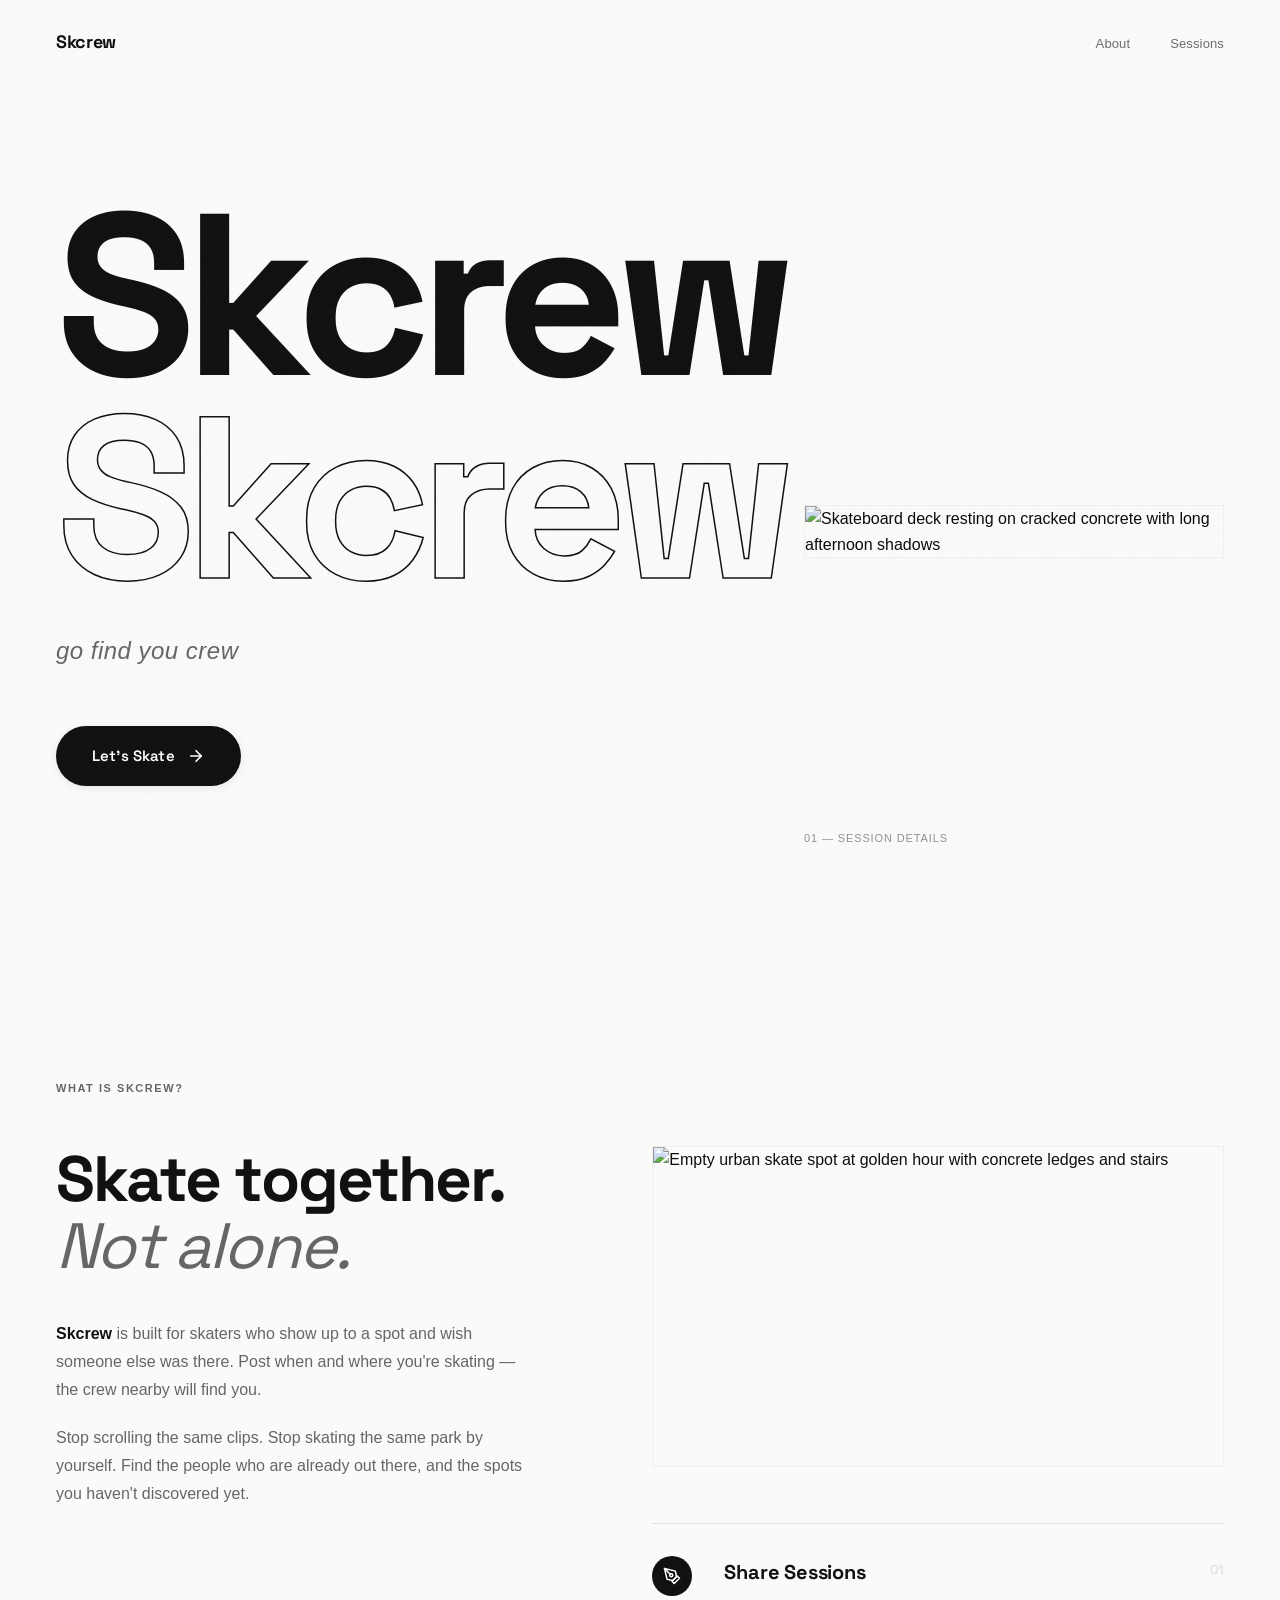
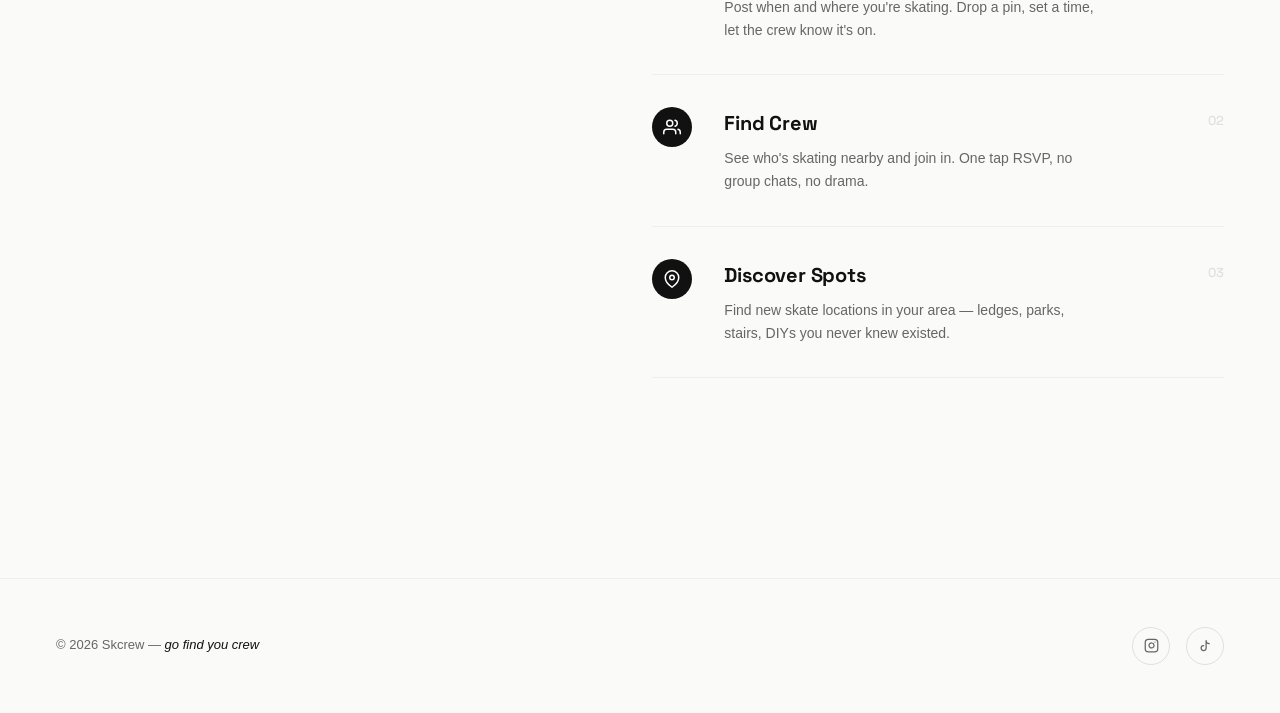
==== Skrew-Frontend/index.html @ 61b9b2cb "separated frontend and backend" ====
<!DOCTYPE html>
<html lang="en">
<head>
  <meta charset="UTF-8" />
  <meta name="viewport" content="width=device-width, initial-scale=1.0" />
  <meta name="description" content="Skcrew — find your crew, discover new skate spots, share sessions with skaters near you." />
  <meta name="theme-color" content="#FAFAF9" />
  <title>Skcrew — go find you crew</title>
  <link rel="preconnect" href="https://fonts.googleapis.com" />
  <link rel="preconnect" href="https://fonts.gstatic.com" crossorigin />
  <link href="https://fonts.googleapis.com/css2?family=Space+Grotesk:wght@400;500;600;700&display=swap" rel="stylesheet" />
  <link rel="stylesheet" href="assets/home.css" />
</head>
<body>
  <nav id="navbar" aria-label="Main navigation">
    <a href="#" class="nav-logo" aria-label="Skcrew home">Skcrew</a>
    <ul class="nav-links">
      <li><a href="#about">About</a></li>
      <li><a href="dashboard.html">Sessions</a></li>
    </ul>
  </nav>

  <main>
    <section class="hero" aria-label="Hero">
      <div class="hero-inner">
        <h1 class="hero-title">
          <span>Skcrew</span>
          <span>Skcrew</span>
        </h1>
        <p class="hero-tagline">go find you crew</p>
        <div class="hero-cta">
          <a href="dashboard.html" class="btn-primary">
            Let's Skate
            <svg width="18" height="18" viewBox="0 0 24 24" fill="none" stroke="currentColor" stroke-width="2.2" stroke-linecap="round" stroke-linejoin="round" aria-hidden="true">
              <line x1="5" y1="12" x2="19" y2="12"></line>
              <polyline points="12 5 19 12 12 19"></polyline>
            </svg>
          </a>
        </div>
      </div>
      <div class="hero-image-wrap" aria-hidden="true">
        <img
          class="hero-image"
          src="https://coresg-normal.trae.ai/api/ide/v1/text_to_image?prompt=Minimalist%20atmospheric%20skateboard%20detail%20close%20up%2C%20skateboard%20deck%20on%20cracked%20concrete%2C%20long%20afternoon%20shadows%2C%20soft%20warm%20light%2C%20street%20photography%20aesthetic%2C%20muted%20tones%2C%20no%20faces%2C%2035mm%20film%20grain&image_size=landscape_16_9"
          alt="Skateboard deck resting on cracked concrete with long afternoon shadows"
          loading="eager"
          decoding="async"
        />
        <span class="hero-image-caption">01 — Session Details</span>
      </div>
    </section>

    <section id="about" class="about" aria-label="About Skcrew">
      <div class="about-inner">
        <span class="about-label reveal">What is Skcrew?</span>
        <div class="about-grid">
          <div class="about-copy reveal">
            <h2 class="about-heading">Skate together.<br /><em>Not alone.</em></h2>
            <p>
              <strong>Skcrew</strong> is built for skaters who show up to a spot and
              wish someone else was there. Post when and where you're skating —
              the crew nearby will find you.
            </p>
            <p>
              Stop scrolling the same clips. Stop skating the same park by
              yourself. Find the people who are already out there, and the spots
              you haven't discovered yet.
            </p>
          </div>
          <div class="features reveal">
            <div class="feature-image-wrap" aria-hidden="true">
              <img
                class="feature-image"
                src="https://coresg-normal.trae.ai/api/ide/v1/text_to_image?prompt=Wide%20empty%20urban%20skate%20spot%20at%20golden%20hour%2C%20concrete%20ledges%20and%20stairs%2C%20no%20people%2C%20minimalist%20composition%2C%20lots%20of%20sky%20and%20negative%20space%2C%20warm%20afternoon%20light%2C%20film%20photography%20aesthetic&image_size=landscape_16_9"
                alt="Empty urban skate spot at golden hour with concrete ledges and stairs"
                loading="lazy"
                decoding="async"
              />
            </div>
            <ul class="feature-list">
              <li class="feature-item">
                <div class="feature-icon" aria-hidden="true">
                  <svg viewBox="0 0 24 24" fill="none" stroke="currentColor" stroke-width="2" stroke-linecap="round" stroke-linejoin="round">
                    <path d="M12 19l7-7 3 3-7 7-3-3z"></path>
                    <path d="M18 13l-1.5-7.5L2 2l3.5 14.5L13 18l5-5z"></path>
                    <path d="M2 2l7.586 7.586"></path>
                    <circle cx="11" cy="11" r="2"></circle>
                  </svg>
                </div>
                <div class="feature-content">
                  <h3>Share Sessions</h3>
                  <p>Post when and where you're skating. Drop a pin, set a time, let the crew know it's on.</p>
                </div>
                <span class="feature-num">01</span>
              </li>
              <li class="feature-item">
                <div class="feature-icon" aria-hidden="true">
                  <svg viewBox="0 0 24 24" fill="none" stroke="currentColor" stroke-width="2" stroke-linecap="round" stroke-linejoin="round">
                    <path d="M17 21v-2a4 4 0 0 0-4-4H5a4 4 0 0 0-4 4v2"></path>
                    <circle cx="9" cy="7" r="4"></circle>
                    <path d="M23 21v-2a4 4 0 0 0-3-3.87"></path>
                    <path d="M16 3.13a4 4 0 0 1 0 7.75"></path>
                  </svg>
                </div>
                <div class="feature-content">
                  <h3>Find Crew</h3>
                  <p>See who's skating nearby and join in. One tap RSVP, no group chats, no drama.</p>
                </div>
                <span class="feature-num">02</span>
              </li>
              <li class="feature-item">
                <div class="feature-icon" aria-hidden="true">
                  <svg viewBox="0 0 24 24" fill="none" stroke="currentColor" stroke-width="2" stroke-linecap="round" stroke-linejoin="round">
                    <path d="M21 10c0 7-9 13-9 13s-9-6-9-13a9 9 0 0 1 18 0z"></path>
                    <circle cx="12" cy="10" r="3"></circle>
                  </svg>
                </div>
                <div class="feature-content">
                  <h3>Discover Spots</h3>
                  <p>Find new skate locations in your area — ledges, parks, stairs, DIYs you never knew existed.</p>
                </div>
                <span class="feature-num">03</span>
              </li>
            </ul>
          </div>
        </div>
      </div>
    </section>
  </main>

  <footer aria-label="Site footer">
    <div class="footer-inner">
      <p class="footer-copy">&copy; 2026 Skcrew — <em>go find you crew</em></p>
      <ul class="footer-social">
        <li>
          <a href="#" class="social-link" aria-label="Instagram">
            <svg viewBox="0 0 24 24" fill="none" stroke="currentColor" stroke-width="2" stroke-linecap="round" stroke-linejoin="round" aria-hidden="true">
              <rect x="2" y="2" width="20" height="20" rx="5" ry="5"></rect>
              <path d="M16 11.37A4 4 0 1 1 12.63 8 4 4 0 0 1 16 11.37z"></path>
              <line x1="17.5" y1="6.5" x2="17.51" y2="6.5"></line>
            </svg>
          </a>
        </li>
        <li>
          <a href="#" class="social-link" aria-label="TikTok">
            <svg viewBox="0 0 24 24" fill="none" stroke="currentColor" stroke-width="2" stroke-linecap="round" stroke-linejoin="round" aria-hidden="true">
              <path d="M9 12a4 4 0 1 0 4 4V4a5 5 0 0 0 5 5"></path>
            </svg>
          </a>
        </li>
      </ul>
    </div>
  </footer>

  <script src="assets/home.js" defer></script>
</body>
</html>
---- Skrew-Frontend/assets/home.css ----
:root {
  --bg: #FAFAF9;
  --text: #111111;
  --text-muted: #666666;
  --accent: #E85D27;
  --divider: #EEEEEE;
  --divider-strong: #E0E0E0;
  --font-display: 'Space Grotesk', -apple-system, BlinkMacSystemFont, sans-serif;
  --font-body: -apple-system, BlinkMacSystemFont, 'Segoe UI', sans-serif;
}

* {
  margin: 0;
  padding: 0;
  box-sizing: border-box;
}

html {
  scroll-behavior: smooth;
  -webkit-font-smoothing: antialiased;
  -moz-osx-font-smoothing: grayscale;
}

body {
  font-family: var(--font-body);
  background-color: var(--bg);
  color: var(--text);
  line-height: 1.6;
  overflow-x: hidden;
}

body::before {
  content: '';
  position: fixed;
  top: 0;
  left: 0;
  width: 100%;
  height: 100%;
  pointer-events: none;
  opacity: 0.015;
  z-index: 1000;
  background-image: url("data:image/svg+xml,%3Csvg viewBox='0 0 200 200' xmlns='http://www.w3.org/2000/svg'%3E%3Cfilter id='noiseFilter'%3E%3CfeTurbulence type='fractalNoise' baseFrequency='0.9' numOctaves='4' stitchTiles='stitch'/%3E%3C/filter%3E%3Crect width='100%25' height='100%25' filter='url(%23noiseFilter)'/%3E%3C/svg%3E");
}

nav {
  position: fixed;
  top: 0;
  left: 0;
  width: 100%;
  padding: 28px 56px;
  display: flex;
  justify-content: space-between;
  align-items: center;
  z-index: 100;
  background: transparent;
  transition: background-color 0.4s ease, padding 0.4s ease;
}

nav.scrolled {
  background-color: rgba(250, 250, 249, 0.92);
  backdrop-filter: blur(8px);
  padding: 18px 56px;
  border-bottom: 1px solid var(--divider);
}

.nav-logo {
  font-family: var(--font-display);
  font-weight: 700;
  font-size: 18px;
  letter-spacing: -0.02em;
  color: var(--text);
  text-decoration: none;
}

.nav-links {
  display: flex;
  gap: 40px;
  list-style: none;
}

.nav-links a {
  font-size: 13px;
  font-weight: 500;
  letter-spacing: 0.01em;
  color: var(--text);
  text-decoration: none;
  opacity: 0.6;
  transition: opacity 0.25s ease;
}

.nav-links a:hover,
.nav-links a:focus {
  opacity: 1;
}

.hero {
  min-height: 100vh;
  padding: 0 56px;
  display: flex;
  flex-direction: column;
  justify-content: center;
  position: relative;
  overflow: hidden;
}

.hero-inner {
  max-width: 1400px;
  margin: 0 auto;
  width: 100%;
  padding-top: 80px;
}

.hero-title {
  font-family: var(--font-display);
  font-weight: 700;
  font-size: clamp(80px, 18vw, 280px);
  line-height: 0.88;
  letter-spacing: -0.05em;
  margin-bottom: 32px;
  opacity: 0;
  transform: translateY(30px);
  animation: fadeUp 1s cubic-bezier(0.22, 1, 0.36, 1) 0.1s forwards;
}

.hero-title span {
  display: block;
  color: var(--text);
}

.hero-title span:last-child {
  color: transparent;
  -webkit-text-stroke: 1.5px var(--text);
}

.hero-tagline {
  font-family: var(--font-body);
  font-weight: 300;
  font-style: italic;
  font-size: clamp(16px, 2vw, 24px);
  color: var(--text-muted);
  letter-spacing: 0.02em;
  margin-bottom: 56px;
  max-width: 500px;
  opacity: 0;
  transform: translateY(20px);
  animation: fadeUp 1s cubic-bezier(0.22, 1, 0.36, 1) 0.3s forwards;
}

.hero-cta {
  opacity: 0;
  transform: translateY(20px);
  animation: fadeUp 1s cubic-bezier(0.22, 1, 0.36, 1) 0.5s forwards;
}

.btn-primary {
  display: inline-flex;
  align-items: center;
  gap: 12px;
  font-family: var(--font-display);
  font-weight: 600;
  font-size: 15px;
  letter-spacing: 0.01em;
  text-decoration: none;
  color: #FFFFFF;
  background-color: var(--text);
  padding: 18px 36px;
  border-radius: 999px;
  border: none;
  cursor: pointer;
  transition: all 0.35s cubic-bezier(0.22, 1, 0.36, 1);
  box-shadow: 0 2px 8px rgba(17, 17, 17, 0.08);
}

.btn-primary:hover,
.btn-primary:focus {
  background-color: var(--accent);
  transform: translateY(-2px);
  box-shadow: 0 8px 24px rgba(232, 93, 39, 0.25);
  outline: none;
}

.btn-primary:active {
  transform: translateY(0);
}

.btn-primary svg {
  transition: transform 0.35s cubic-bezier(0.22, 1, 0.36, 1);
}

.btn-primary:hover svg {
  transform: translateX(4px);
}

.hero-image-wrap {
  position: absolute;
  right: 56px;
  bottom: 80px;
  width: min(420px, 38vw);
  aspect-ratio: 4 / 3;
  opacity: 0;
  transform: translateY(40px);
  animation: fadeUp 1.2s cubic-bezier(0.22, 1, 0.36, 1) 0.4s forwards;
  z-index: 1;
}

.hero-image {
  width: 100%;
  height: 100%;
  object-fit: cover;
  filter: grayscale(20%) contrast(1.05) brightness(0.98);
  border: 1px solid var(--divider);
}

.hero-image-caption {
  position: absolute;
  bottom: -28px;
  left: 0;
  font-size: 11px;
  font-weight: 500;
  letter-spacing: 0.08em;
  text-transform: uppercase;
  color: var(--text-muted);
  opacity: 0.7;
}

.about {
  padding: 180px 56px 200px;
  position: relative;
}

.about-inner {
  max-width: 1400px;
  margin: 0 auto;
  width: 100%;
}

.about-label {
  font-size: 11px;
  font-weight: 600;
  letter-spacing: 0.14em;
  text-transform: uppercase;
  color: var(--text-muted);
  margin-bottom: 48px;
  display: block;
}

.about-grid {
  display: grid;
  grid-template-columns: 1fr 1.2fr;
  gap: 120px;
  align-items: start;
}

.about-heading {
  font-family: var(--font-display);
  font-weight: 700;
  font-size: clamp(36px, 5vw, 64px);
  line-height: 1.05;
  letter-spacing: -0.03em;
  color: var(--text);
  margin-bottom: 40px;
}

.about-heading em {
  font-style: italic;
  font-weight: 400;
  color: var(--text-muted);
}

.about-copy p {
  font-size: 16px;
  line-height: 1.75;
  color: var(--text-muted);
  margin-bottom: 20px;
  max-width: 480px;
}

.about-copy p strong {
  color: var(--text);
  font-weight: 600;
}

.features {
  margin-top: 0;
}

.feature-image-wrap {
  margin-bottom: 56px;
  aspect-ratio: 16 / 9;
  overflow: hidden;
  border: 1px solid var(--divider);
}

.feature-image {
  width: 100%;
  height: 100%;
  object-fit: cover;
  filter: grayscale(15%) contrast(1.02);
}

.feature-list {
  list-style: none;
  border-top: 1px solid var(--divider-strong);
}

.feature-item {
  padding: 32px 0;
  border-bottom: 1px solid var(--divider);
  display: grid;
  grid-template-columns: 48px 1fr auto;
  gap: 24px;
  align-items: flex-start;
  transition: padding 0.3s ease;
}

.feature-item:hover {
  padding-left: 8px;
}

.feature-icon {
  width: 40px;
  height: 40px;
  background-color: var(--text);
  border-radius: 50%;
  display: flex;
  align-items: center;
  justify-content: center;
  color: #FFFFFF;
  flex-shrink: 0;
  transition: background-color 0.3s ease;
}

.feature-item:hover .feature-icon {
  background-color: var(--accent);
}

.feature-icon svg {
  width: 18px;
  height: 18px;
}

.feature-content h3 {
  font-family: var(--font-display);
  font-weight: 700;
  font-size: 20px;
  letter-spacing: -0.01em;
  margin-bottom: 8px;
  color: var(--text);
}

.feature-content p {
  font-size: 14px;
  line-height: 1.65;
  color: var(--text-muted);
  max-width: 380px;
}

.feature-num {
  font-family: var(--font-display);
  font-size: 13px;
  font-weight: 500;
  color: var(--divider-strong);
  padding-top: 4px;
  transition: color 0.3s ease;
}

.feature-item:hover .feature-num {
  color: var(--accent);
}

footer {
  padding: 48px 56px;
  border-top: 1px solid var(--divider);
}

.footer-inner {
  max-width: 1400px;
  margin: 0 auto;
  width: 100%;
  display: flex;
  justify-content: space-between;
  align-items: center;
  flex-wrap: wrap;
  gap: 24px;
}

.footer-copy {
  font-size: 13px;
  color: var(--text-muted);
  font-weight: 400;
}

.footer-copy em {
  font-style: italic;
  color: var(--text);
}

.footer-social {
  display: flex;
  gap: 16px;
  list-style: none;
}

.social-link {
  width: 38px;
  height: 38px;
  border: 1px solid var(--divider-strong);
  border-radius: 50%;
  display: flex;
  align-items: center;
  justify-content: center;
  color: var(--text-muted);
  transition: all 0.3s ease;
  text-decoration: none;
}

.social-link:hover,
.social-link:focus {
  border-color: var(--text);
  color: var(--text);
  transform: translateY(-1px);
  outline: none;
}

.social-link svg {
  width: 15px;
  height: 15px;
}

@keyframes fadeUp {
  to {
    opacity: 1;
    transform: translateY(0);
  }
}

.reveal {
  opacity: 0;
  transform: translateY(40px);
  transition: opacity 0.9s cubic-bezier(0.22, 1, 0.36, 1),
              transform 0.9s cubic-bezier(0.22, 1, 0.36, 1);
}

.reveal.visible {
  opacity: 1;
  transform: translateY(0);
}

@media (max-width: 1024px) {
  nav {
    padding: 24px 32px;
  }
  nav.scrolled {
    padding: 16px 32px;
  }
  .hero {
    padding: 0 32px;
  }
  .about {
    padding: 140px 32px 160px;
  }
  .about-grid {
    gap: 80px;
  }
  .hero-image-wrap {
    right: 32px;
    bottom: 60px;
    width: 300px;
  }
  footer {
    padding: 40px 32px;
  }
}

@media (max-width: 768px) {
  nav {
    padding: 20px 24px;
  }
  nav.scrolled {
    padding: 14px 24px;
  }
  .nav-links {
    gap: 24px;
  }
  .hero {
    padding: 0 24px;
    min-height: auto;
    padding-top: 140px;
    padding-bottom: 280px;
  }
  .hero-title {
    font-size: clamp(64px, 18vw, 140px);
    margin-bottom: 24px;
  }
  .hero-tagline {
    margin-bottom: 40px;
    font-size: 16px;
  }
  .hero-image-wrap {
    position: relative;
    right: auto;
    bottom: auto;
    width: 100%;
    margin-top: 56px;
  }
  .about {
    padding: 100px 24px 120px;
  }
  .about-grid {
    grid-template-columns: 1fr;
    gap: 64px;
  }
  .about-heading {
    font-size: 36px;
  }
  .feature-item {
    grid-template-columns: 40px 1fr;
    gap: 16px;
  }
  .feature-num {
    grid-column: 2;
    padding-top: 0;
  }
  footer {
    padding: 32px 24px;
  }
  .footer-inner {
    flex-direction: column;
    align-items: flex-start;
  }
}

@media (max-width: 480px) {
  nav {
    padding: 18px 20px;
  }
  nav.scrolled {
    padding: 12px 20px;
  }
  .nav-links li:first-child {
    display: none;
  }
  .hero {
    padding: 0 20px;
    padding-top: 120px;
    padding-bottom: 240px;
  }
  .btn-primary {
    width: 100%;
    justify-content: center;
    padding: 16px 32px;
  }
  .about {
    padding: 80px 20px 100px;
  }
  .about-heading {
    font-size: 30px;
  }
  footer {
    padding: 28px 20px;
  }
}
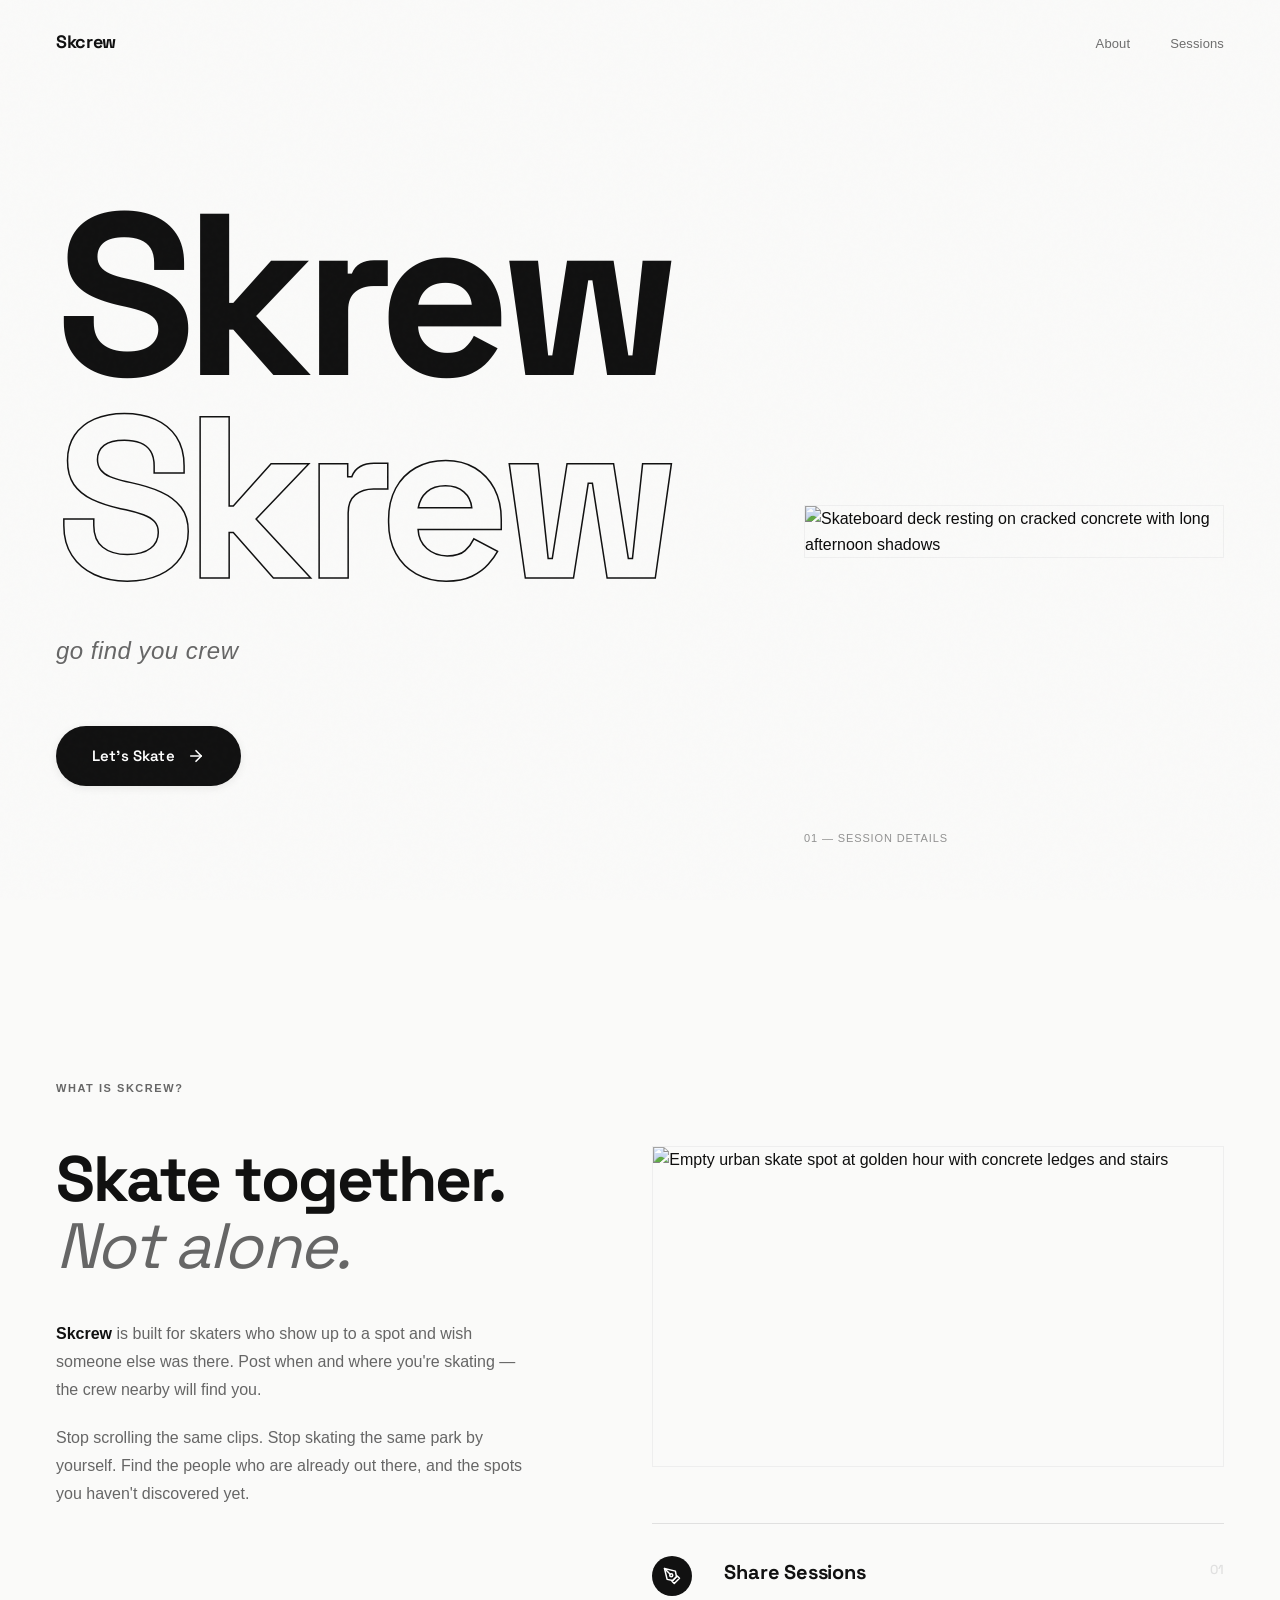
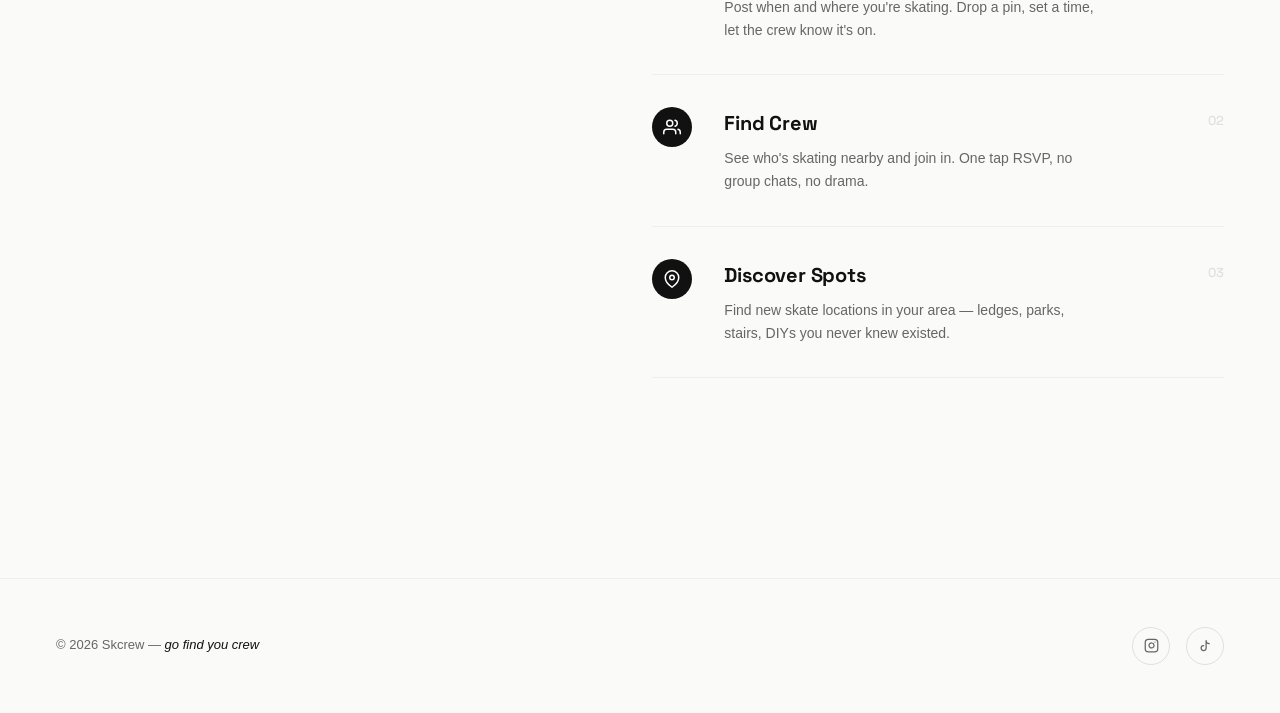
==== commit 2cc8b446: "sqlite and changes.txt" ====
--- a/Skrew-Frontend/index.html
+++ b/Skrew-Frontend/index.html
@@ -24,8 +24,8 @@
     <section class="hero" aria-label="Hero">
       <div class="hero-inner">
         <h1 class="hero-title">
-          <span>Skcrew</span>
-          <span>Skcrew</span>
+          <span>Skrew</span>
+          <span>Skrew</span>
         </h1>
         <p class="hero-tagline">go find you crew</p>
         <div class="hero-cta">
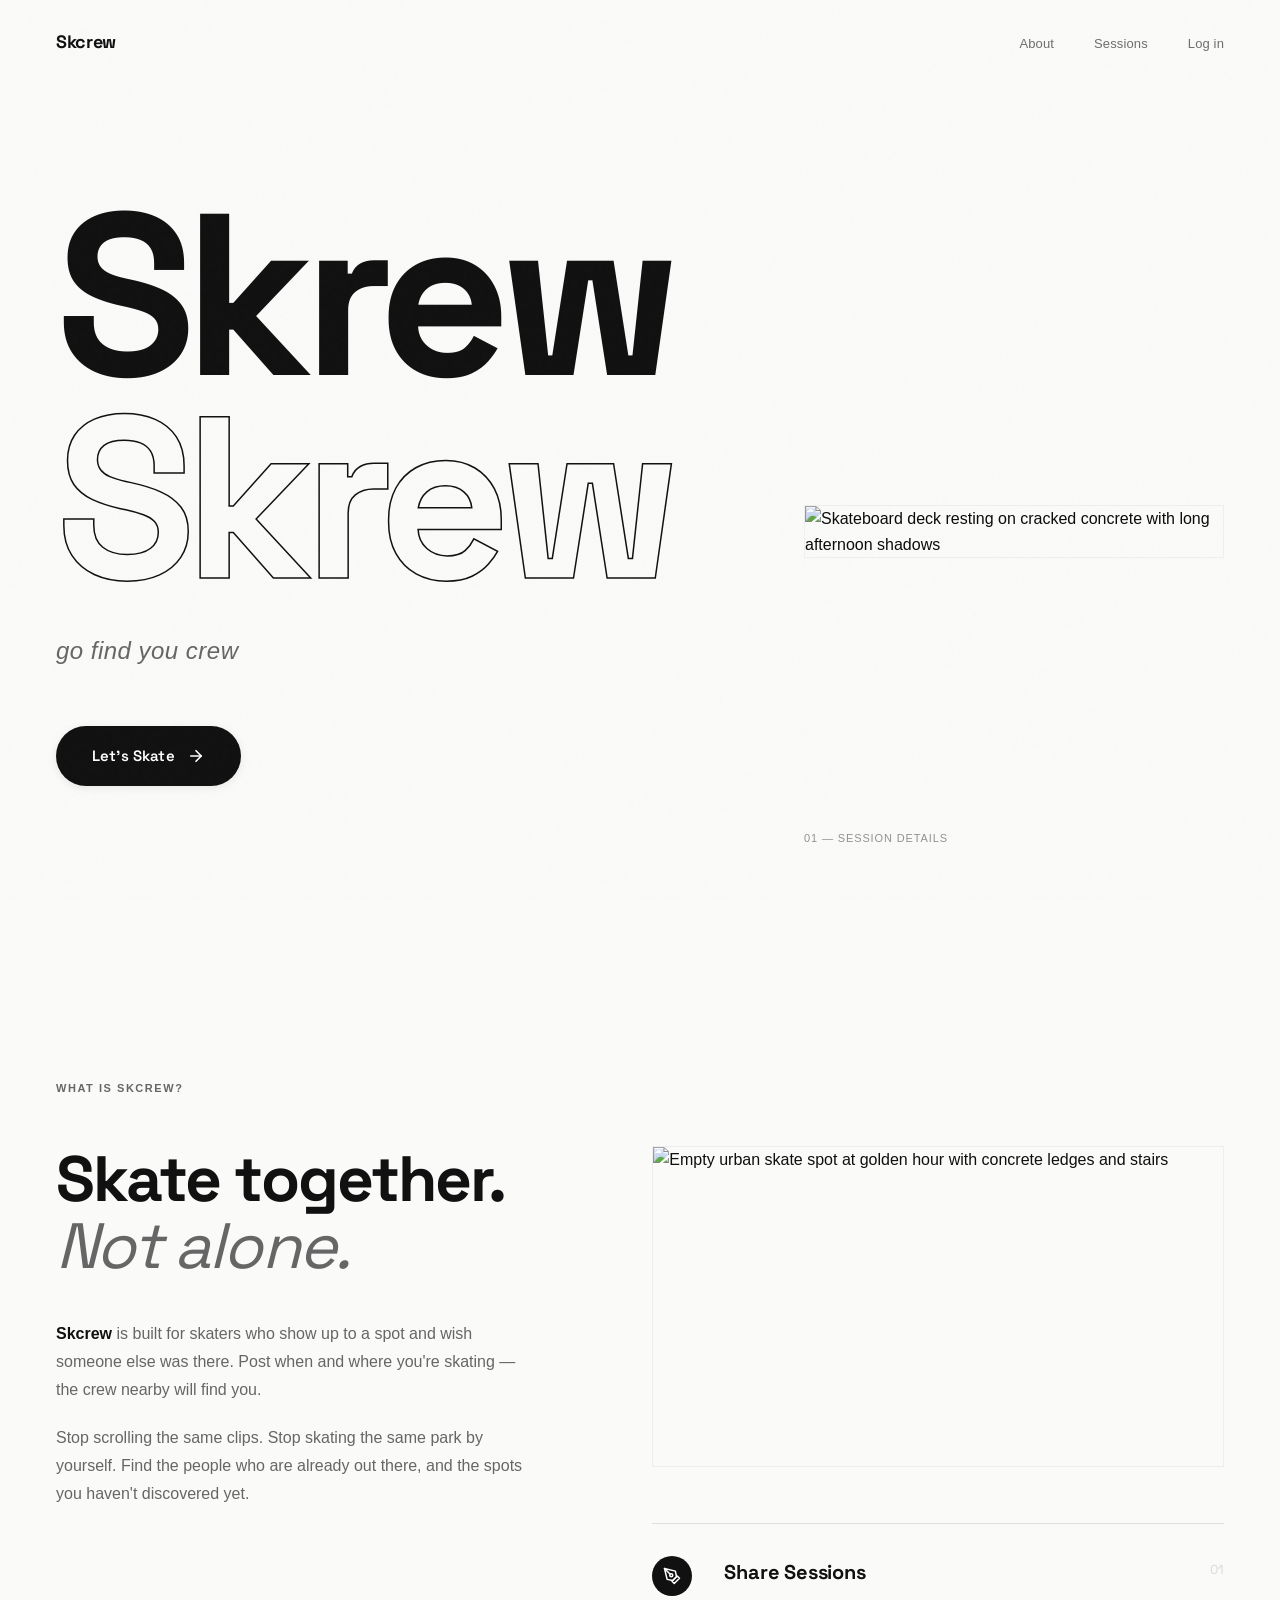
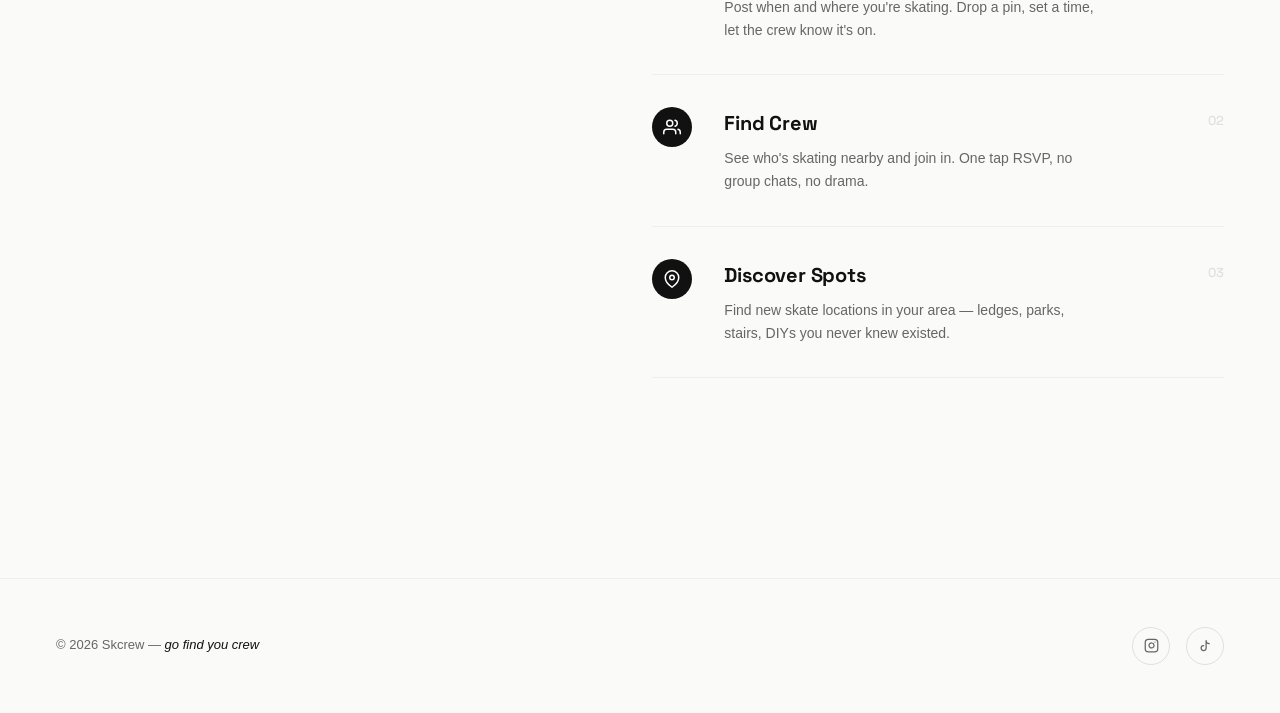
==== commit 0465f7b6: "added JWT authentication for session ownership" ====
--- a/Skrew-Frontend/index.html
+++ b/Skrew-Frontend/index.html
@@ -17,6 +17,7 @@
     <ul class="nav-links">
       <li><a href="#about">About</a></li>
       <li><a href="dashboard.html">Sessions</a></li>
+      <li><a href="login.html">Log in</a></li>
     </ul>
   </nav>
 
